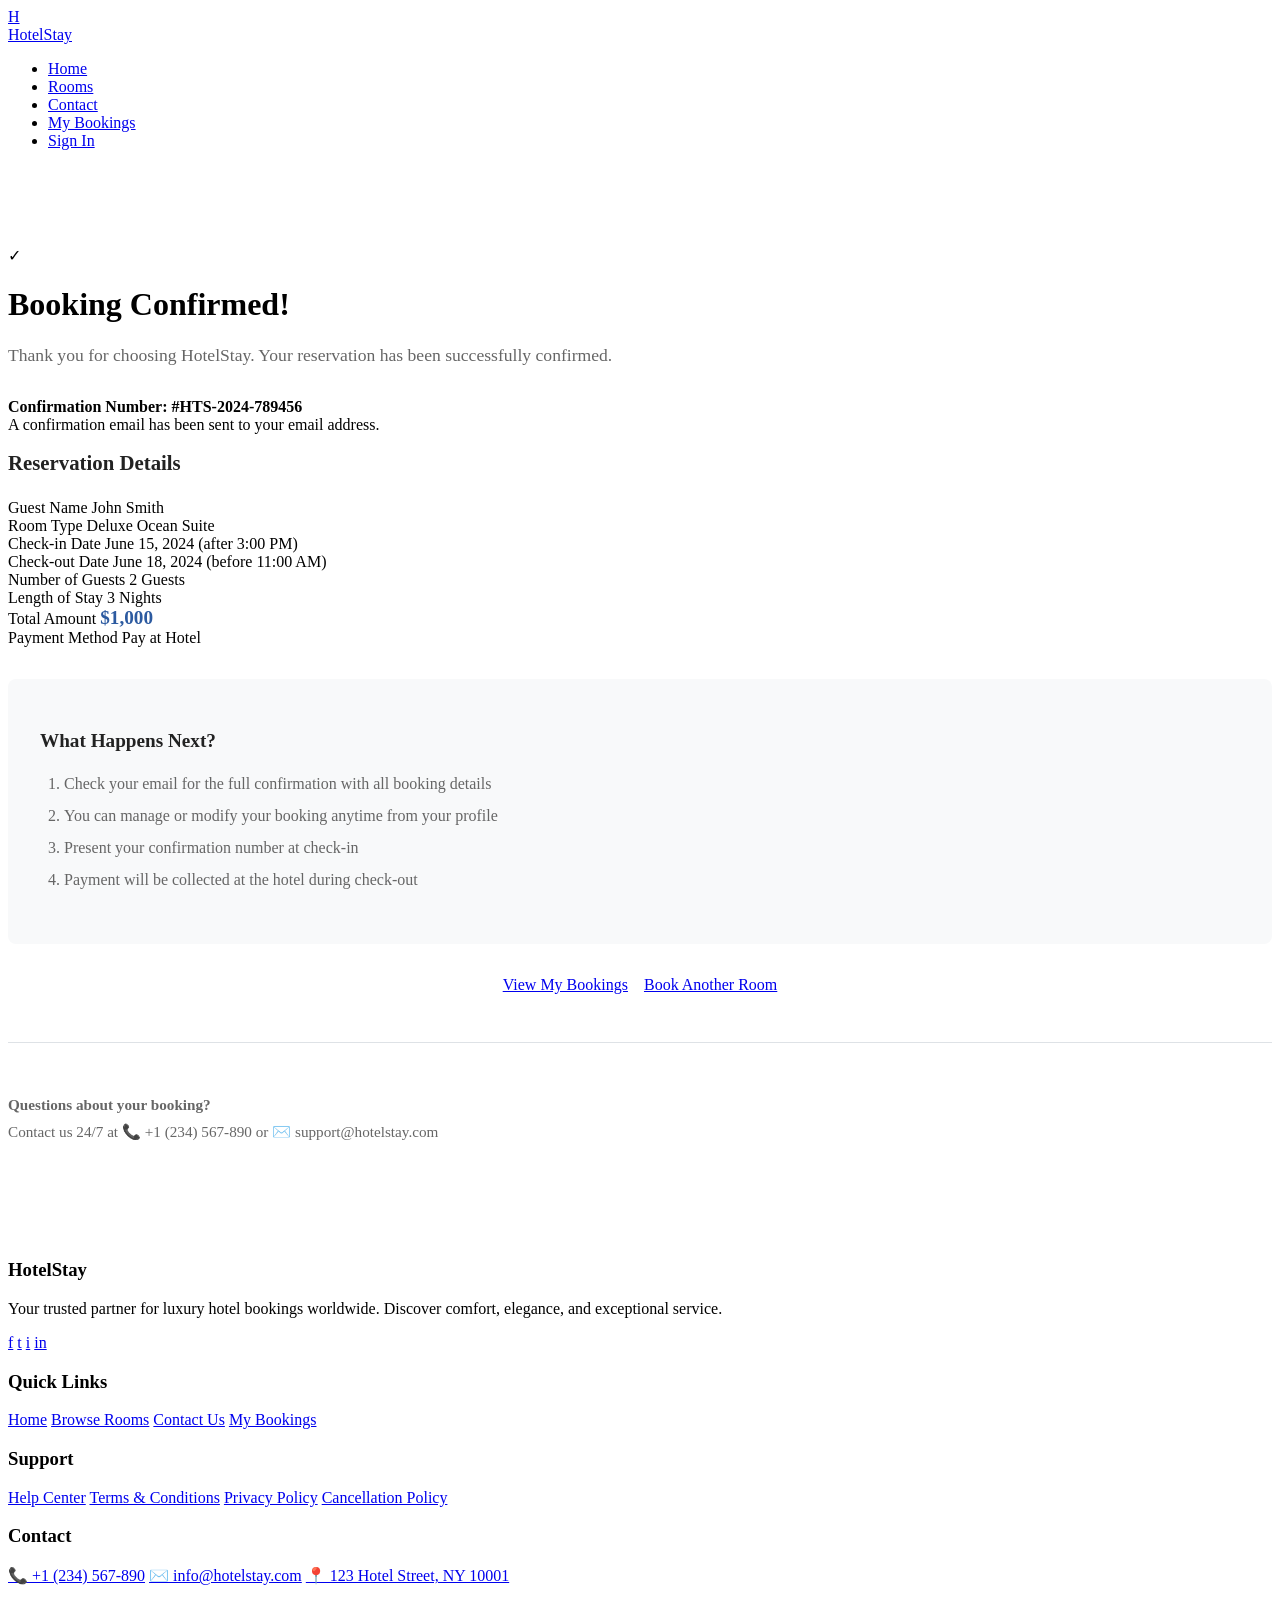
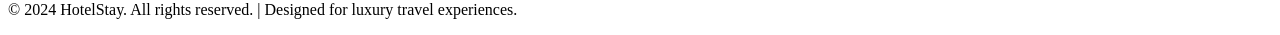
==== UI/booking-confirmation.html @ dd90da90 "nurassyl" ====
<!DOCTYPE html>
<html lang="en">
<head>
  <meta charset="UTF-8">
  <meta name="viewport" content="width=device-width, initial-scale=1.0">
  <meta name="description" content="Booking confirmed successfully">
  <title>Booking Confirmed - HotelStay</title>
  <link rel="stylesheet" href="public/css/style.css">
</head>
<body>
  <!-- Header -->
  <header class="header">
    <div class="header-container">
      <a href="home.html" class="logo">
        <div class="logo-icon">H</div>
        HotelStay
      </a>
      <nav class="main-nav">
        <ul>
          <li><a href="home.html">Home</a></li>
          <li><a href="rooms.html">Rooms</a></li>
          <li><a href="contact.html">Contact</a></li>
          <li><a href="profile.html">My Bookings</a></li>
          <li><a href="login.html" class="nav-cta">Sign In</a></li>
        </ul>
      </nav>
    </div>
  </header>

  <!-- Main Content -->
  <main class="section" style="padding: 5rem 0;">
    <div class="container">
      <div class="confirmation-card">
        <div class="confirmation-icon">
          ✓
        </div>
        
        <h1 class="confirmation-title">Booking Confirmed!</h1>
        
        <p style="color: #666; font-size: 1.1rem; margin-bottom: 2rem;">
          Thank you for choosing HotelStay. Your reservation has been successfully confirmed.
        </p>

        <div class="alert alert-success">
          <strong>Confirmation Number: #HTS-2024-789456</strong><br>
          A confirmation email has been sent to your email address.
        </div>

        <!-- Booking Details -->
        <div class="confirmation-details">
          <h2 style="font-size: 1.3rem; margin-bottom: 1.5rem; color: #222; text-align: left;">Reservation Details</h2>
          
          <div class="detail-row">
            <span class="detail-label">Guest Name</span>
            <span class="detail-value">John Smith</span>
          </div>
          
          <div class="detail-row">
            <span class="detail-label">Room Type</span>
            <span class="detail-value">Deluxe Ocean Suite</span>
          </div>
          
          <div class="detail-row">
            <span class="detail-label">Check-in Date</span>
            <span class="detail-value">June 15, 2024 (after 3:00 PM)</span>
          </div>
          
          <div class="detail-row">
            <span class="detail-label">Check-out Date</span>
            <span class="detail-value">June 18, 2024 (before 11:00 AM)</span>
          </div>
          
          <div class="detail-row">
            <span class="detail-label">Number of Guests</span>
            <span class="detail-value">2 Guests</span>
          </div>
          
          <div class="detail-row">
            <span class="detail-label">Length of Stay</span>
            <span class="detail-value">3 Nights</span>
          </div>
          
          <div class="detail-row">
            <span class="detail-label">Total Amount</span>
            <span class="detail-value" style="color: #2c5aa0; font-weight: 700; font-size: 1.2rem;">$1,000</span>
          </div>
          
          <div class="detail-row">
            <span class="detail-label">Payment Method</span>
            <span class="detail-value">Pay at Hotel</span>
          </div>
        </div>

        <!-- Next Steps -->
        <div style="background: #f8f9fa; padding: 2rem; border-radius: 8px; margin: 2rem 0; text-align: left;">
          <h3 style="font-size: 1.2rem; margin-bottom: 1rem; color: #222;">What Happens Next?</h3>
          <ol style="color: #666; line-height: 2; padding-left: 1.5rem;">
            <li>Check your email for the full confirmation with all booking details</li>
            <li>You can manage or modify your booking anytime from your profile</li>
            <li>Present your confirmation number at check-in</li>
            <li>Payment will be collected at the hotel during check-out</li>
          </ol>
        </div>

        <!-- Action Buttons -->
        <div style="display: flex; gap: 1rem; justify-content: center; flex-wrap: wrap; margin-top: 2rem;">
          <a href="profile.html" class="btn btn-primary btn-large">View My Bookings</a>
          <a href="rooms.html" class="btn btn-secondary btn-large">Book Another Room</a>
        </div>

        <!-- Contact Info -->
        <div style="margin-top: 3rem; padding-top: 2rem; border-top: 1px solid #dee2e6;">
          <p style="color: #666; font-size: 0.95rem; line-height: 1.8;">
            <strong>Questions about your booking?</strong><br>
            Contact us 24/7 at 📞 +1 (234) 567-890 or ✉️ support@hotelstay.com
          </p>
        </div>
      </div>
    </div>
  </main>

  <!-- Footer -->
  <footer class="footer">
    <div class="container">
      <div class="footer-content">
        <div class="footer-section">
          <h3>HotelStay</h3>
          <p>Your trusted partner for luxury hotel bookings worldwide. Discover comfort, elegance, and exceptional service.</p>
          <div class="social-links">
            <a href="#" aria-label="Facebook">f</a>
            <a href="#" aria-label="Twitter">t</a>
            <a href="#" aria-label="Instagram">i</a>
            <a href="#" aria-label="LinkedIn">in</a>
          </div>
        </div>

        <div class="footer-section">
          <h3>Quick Links</h3>
          <nav class="footer-links">
            <a href="home.html">Home</a>
            <a href="rooms.html">Browse Rooms</a>
            <a href="contact.html">Contact Us</a>
            <a href="profile.html">My Bookings</a>
          </nav>
        </div>

        <div class="footer-section">
          <h3>Support</h3>
          <nav class="footer-links">
            <a href="#">Help Center</a>
            <a href="#">Terms & Conditions</a>
            <a href="#">Privacy Policy</a>
            <a href="#">Cancellation Policy</a>
          </nav>
        </div>

        <div class="footer-section">
          <h3>Contact</h3>
          <nav class="footer-links">
            <a href="tel:+1234567890">📞 +1 (234) 567-890</a>
            <a href="mailto:info@hotelstay.com">✉️ info@hotelstay.com</a>
            <a href="#">📍 123 Hotel Street, NY 10001</a>
          </nav>
        </div>
      </div>

      <div class="footer-bottom">
        <p>&copy; 2024 HotelStay. All rights reserved. | Designed for luxury travel experiences.</p>
      </div>
    </div>
  </footer>
</body>
</html>
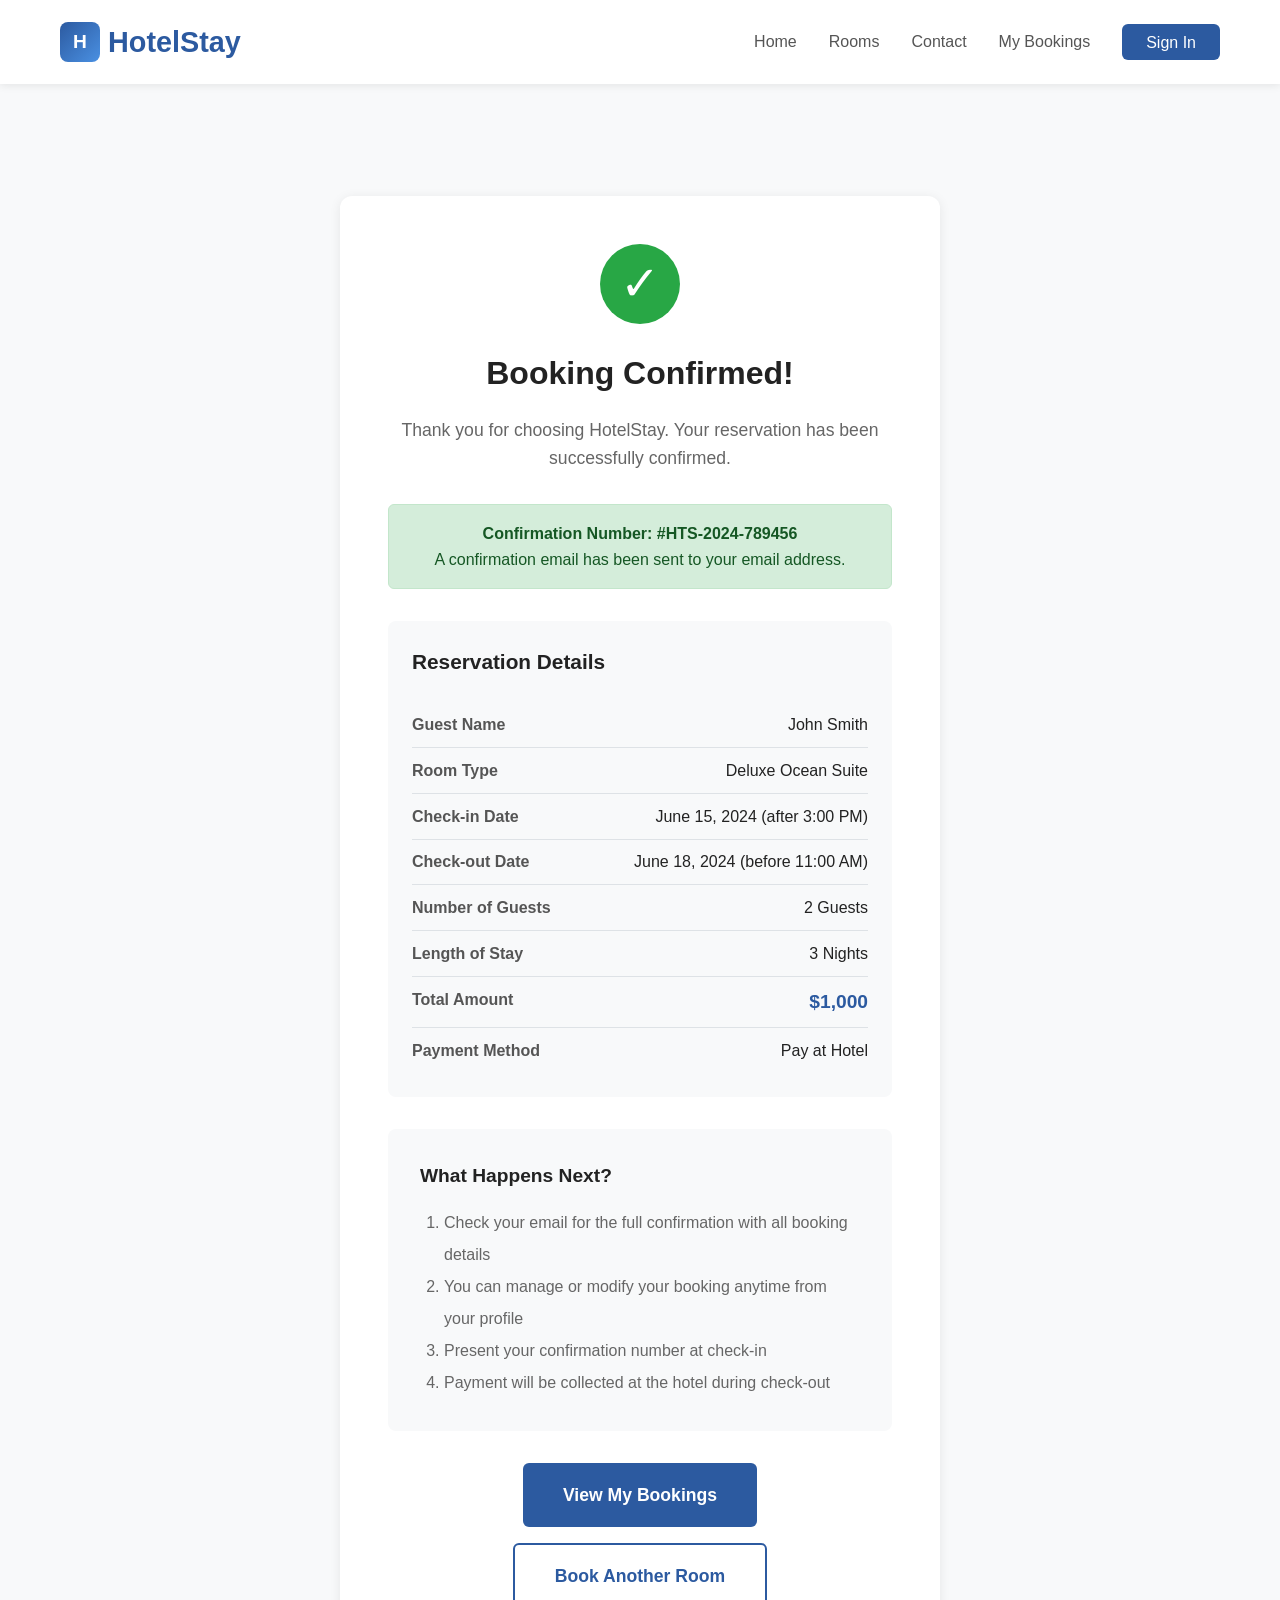
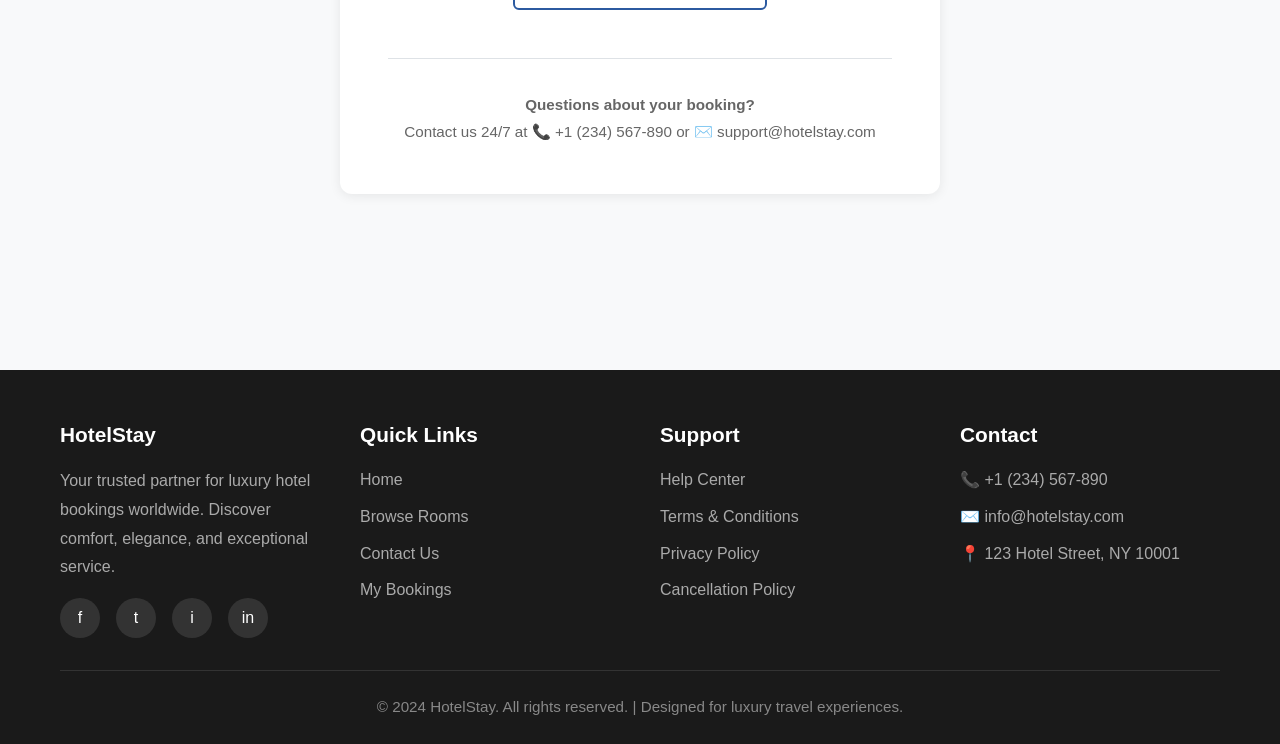
==== commit 0abe9659: "nurassyl" ====
--- a/UI/booking-confirmation.html
+++ b/UI/booking-confirmation.html
@@ -5,7 +5,7 @@
   <meta name="viewport" content="width=device-width, initial-scale=1.0">
   <meta name="description" content="Booking confirmed successfully">
   <title>Booking Confirmed - HotelStay</title>
-  <link rel="stylesheet" href="public/css/style.css">
+  <link rel="stylesheet" href="../public/css/style.css">
 </head>
 <body>
   <!-- Header -->
--- a/public/css/style.css
+++ b/public/css/style.css
@@ -0,0 +1,1219 @@
+
+
+/* ===================================
+   Hotel Booking System - Main Styles
+   =================================== */
+
+/* CSS Reset & Base Styles */
+* {
+  box-sizing: border-box;
+  margin: 0;
+  padding: 0;
+}
+
+html {
+  scroll-behavior: smooth;
+}
+
+body {
+  font-family: 'Segoe UI', Tahoma, Geneva, Verdana, sans-serif;
+  line-height: 1.6;
+  color: #333;
+  background: #f8f9fa;
+}
+
+img {
+  max-width: 100%;
+  height: auto;
+  display: block;
+}
+
+a {
+  text-decoration: none;
+  color: inherit;
+  transition: all 0.3s ease;
+}
+
+ul {
+  list-style: none;
+}
+
+/* Layout Container */
+.container {
+  max-width: 1200px;
+  margin: 0 auto;
+  padding: 0 20px;
+}
+
+.container-fluid {
+  max-width: 100%;
+  padding: 0 20px;
+}
+
+/* Header Styles */
+.header {
+  background: #fff;
+  box-shadow: 0 2px 8px rgba(0, 0, 0, 0.08);
+  position: sticky;
+  top: 0;
+  z-index: 1000;
+}
+
+.header-container {
+  display: flex;
+  justify-content: space-between;
+  align-items: center;
+  padding: 1.2rem 20px;
+  max-width: 1200px;
+  margin: 0 auto;
+}
+
+.logo {
+  font-size: 1.8rem;
+  font-weight: 700;
+  color: #2c5aa0;
+  display: flex;
+  align-items: center;
+  gap: 0.5rem;
+}
+
+.logo-icon {
+  width: 40px;
+  height: 40px;
+  background: linear-gradient(135deg, #2c5aa0 0%, #4a90e2 100%);
+  border-radius: 8px;
+  display: flex;
+  align-items: center;
+  justify-content: center;
+  color: white;
+  font-weight: bold;
+  font-size: 1.2rem;
+}
+
+.main-nav ul {
+  display: flex;
+  gap: 2rem;
+  align-items: center;
+}
+
+.main-nav a {
+  color: #555;
+  font-weight: 500;
+  padding: 0.5rem 0;
+  border-bottom: 2px solid transparent;
+}
+
+.main-nav a:hover,
+.main-nav a.active {
+  color: #2c5aa0;
+  border-bottom-color: #2c5aa0;
+}
+
+.nav-cta {
+  background: #2c5aa0;
+  color: white !important;
+  padding: 0.6rem 1.5rem !important;
+  border-radius: 6px;
+  border-bottom: none !important;
+}
+
+.nav-cta:hover {
+  background: #234a7e;
+  transform: translateY(-2px);
+  box-shadow: 0 4px 12px rgba(44, 90, 160, 0.3);
+}
+
+/* Hero Section */
+.hero {
+  position: relative;
+  height: 600px;
+  background: linear-gradient(135deg, rgba(44, 90, 160, 0.95) 0%, rgba(74, 144, 226, 0.9) 100%),
+              url('https://images.unsplash.com/photo-1566073771259-6a8506099945?w=1920&h=1080&fit=crop') center/cover;
+  display: flex;
+  align-items: center;
+  color: white;
+  margin-bottom: 3rem;
+}
+
+.hero-content {
+  text-align: center;
+  max-width: 800px;
+  margin: 0 auto;
+  padding: 0 20px;
+}
+
+.hero h1 {
+  font-size: 3.5rem;
+  font-weight: 700;
+  margin-bottom: 1rem;
+  line-height: 1.2;
+}
+
+.hero p {
+  font-size: 1.3rem;
+  margin-bottom: 2.5rem;
+  opacity: 0.95;
+}
+
+/* Search Form */
+.search-form {
+  background: white;
+  padding: 2rem;
+  border-radius: 12px;
+  box-shadow: 0 10px 40px rgba(0, 0, 0, 0.15);
+  max-width: 900px;
+  margin: 0 auto;
+}
+
+.form-grid {
+  display: grid;
+  grid-template-columns: repeat(auto-fit, minmax(200px, 1fr));
+  gap: 1rem;
+  margin-bottom: 1.5rem;
+}
+
+.form-group {
+  display: flex;
+  flex-direction: column;
+  gap: 0.5rem;
+}
+
+.form-label {
+  font-weight: 600;
+  color: #333;
+  font-size: 0.95rem;
+}
+
+.form-input,
+.form-select,
+.form-textarea {
+  padding: 0.9rem 1rem;
+  border: 1px solid #ddd;
+  border-radius: 6px;
+  font-size: 1rem;
+  font-family: inherit;
+  transition: border-color 0.3s ease, box-shadow 0.3s ease;
+  background: white;
+}
+
+.form-input:focus,
+.form-select:focus,
+.form-textarea:focus {
+  outline: none;
+  border-color: #2c5aa0;
+  box-shadow: 0 0 0 3px rgba(44, 90, 160, 0.1);
+}
+
+.form-textarea {
+  resize: vertical;
+  min-height: 120px;
+}
+
+/* Buttons */
+.btn {
+  display: inline-block;
+  padding: 0.9rem 2rem;
+  border-radius: 6px;
+  font-weight: 600;
+  text-align: center;
+  cursor: pointer;
+  border: none;
+  font-family: inherit;
+  font-size: 1rem;
+  transition: all 0.3s ease;
+}
+
+.btn-primary {
+  background: #2c5aa0;
+  color: white;
+}
+
+.btn-primary:hover {
+  background: #234a7e;
+  transform: translateY(-2px);
+  box-shadow: 0 6px 20px rgba(44, 90, 160, 0.3);
+}
+
+.btn-secondary {
+  background: white;
+  color: #2c5aa0;
+  border: 2px solid #2c5aa0;
+}
+
+.btn-secondary:hover {
+  background: #2c5aa0;
+  color: white;
+}
+
+.btn-outline {
+  background: transparent;
+  color: white;
+  border: 2px solid white;
+}
+
+.btn-outline:hover {
+  background: white;
+  color: #2c5aa0;
+}
+
+.btn-full {
+  width: 100%;
+}
+
+.btn-large {
+  padding: 1.1rem 2.5rem;
+  font-size: 1.1rem;
+}
+
+.btn-small {
+  padding: 0.6rem 1.2rem;
+  font-size: 0.9rem;
+}
+
+/* Section Styles */
+.section {
+  padding: 4rem 0;
+}
+
+.section-header {
+  text-align: center;
+  margin-bottom: 3rem;
+}
+
+.section-title {
+  font-size: 2.5rem;
+  font-weight: 700;
+  color: #222;
+  margin-bottom: 0.8rem;
+}
+
+.section-subtitle {
+  font-size: 1.15rem;
+  color: #666;
+  max-width: 600px;
+  margin: 0 auto;
+}
+
+/* Room Cards Grid */
+.rooms-grid {
+  display: grid;
+  grid-template-columns: repeat(auto-fill, minmax(320px, 1fr));
+  gap: 2rem;
+  margin-bottom: 3rem;
+}
+
+.room-card {
+  background: white;
+  border-radius: 12px;
+  overflow: hidden;
+  box-shadow: 0 2px 12px rgba(0, 0, 0, 0.08);
+  transition: transform 0.3s ease, box-shadow 0.3s ease;
+  display: flex;
+  flex-direction: column;
+}
+
+.room-card:hover {
+  transform: translateY(-8px);
+  box-shadow: 0 8px 24px rgba(0, 0, 0, 0.15);
+}
+
+.room-card-image {
+  position: relative;
+  height: 220px;
+  overflow: hidden;
+}
+
+.room-card-image img {
+  width: 100%;
+  height: 100%;
+  object-fit: cover;
+  transition: transform 0.3s ease;
+}
+
+.room-card:hover .room-card-image img {
+  transform: scale(1.08);
+}
+
+.room-badge {
+  position: absolute;
+  top: 1rem;
+  right: 1rem;
+  background: #2c5aa0;
+  color: white;
+  padding: 0.4rem 0.9rem;
+  border-radius: 20px;
+  font-size: 0.85rem;
+  font-weight: 600;
+}
+
+.room-card-content {
+  padding: 1.5rem;
+  flex: 1;
+  display: flex;
+  flex-direction: column;
+}
+
+.room-card-header {
+  display: flex;
+  justify-content: space-between;
+  align-items: flex-start;
+  margin-bottom: 0.8rem;
+  gap: 1rem;
+}
+
+.room-title {
+  font-size: 1.35rem;
+  font-weight: 700;
+  color: #222;
+  line-height: 1.3;
+}
+
+.room-price {
+  text-align: right;
+  white-space: nowrap;
+}
+
+.price-amount {
+  font-size: 1.6rem;
+  font-weight: 700;
+  color: #2c5aa0;
+}
+
+.price-period {
+  font-size: 0.9rem;
+  color: #777;
+  display: block;
+}
+
+.room-description {
+  color: #666;
+  margin-bottom: 1rem;
+  line-height: 1.6;
+  flex: 1;
+}
+
+.room-meta {
+  display: flex;
+  gap: 1.5rem;
+  margin-bottom: 1.2rem;
+  padding-top: 1rem;
+  border-top: 1px solid #eee;
+  font-size: 0.95rem;
+  color: #666;
+}
+
+.room-meta-item {
+  display: flex;
+  align-items: center;
+  gap: 0.4rem;
+}
+
+/* Filters Sidebar */
+.rooms-layout {
+  display: grid;
+  grid-template-columns: 280px 1fr;
+  gap: 2.5rem;
+  align-items: start;
+}
+
+.filters-sidebar {
+  background: white;
+  padding: 1.8rem;
+  border-radius: 12px;
+  box-shadow: 0 2px 12px rgba(0, 0, 0, 0.08);
+  position: sticky;
+  top: 100px;
+}
+
+.filter-section {
+  margin-bottom: 2rem;
+  padding-bottom: 1.5rem;
+  border-bottom: 1px solid #eee;
+}
+
+.filter-section:last-child {
+  border-bottom: none;
+  margin-bottom: 0;
+}
+
+.filter-title {
+  font-size: 1.1rem;
+  font-weight: 700;
+  margin-bottom: 1rem;
+  color: #222;
+}
+
+.filter-option {
+  display: flex;
+  align-items: center;
+  gap: 0.7rem;
+  margin-bottom: 0.8rem;
+}
+
+.filter-option input[type="checkbox"],
+.filter-option input[type="radio"] {
+  width: 18px;
+  height: 18px;
+  cursor: pointer;
+  accent-color: #2c5aa0;
+}
+
+.filter-option label {
+  cursor: pointer;
+  color: #555;
+  font-size: 0.95rem;
+}
+
+.price-range {
+  display: flex;
+  gap: 0.8rem;
+  align-items: center;
+}
+
+.price-range input[type="number"] {
+  width: 100%;
+  padding: 0.6rem;
+  border: 1px solid #ddd;
+  border-radius: 6px;
+}
+
+/* Room Details Page */
+.room-details-layout {
+  display: grid;
+  grid-template-columns: 2fr 1fr;
+  gap: 2.5rem;
+  margin-top: 2rem;
+}
+
+.room-gallery {
+  display: grid;
+  grid-template-columns: repeat(2, 1fr);
+  gap: 1rem;
+  margin-bottom: 2rem;
+}
+
+.gallery-main {
+  grid-column: 1 / -1;
+  height: 400px;
+  border-radius: 12px;
+  overflow: hidden;
+}
+
+.gallery-main img {
+  width: 100%;
+  height: 100%;
+  object-fit: cover;
+}
+
+.gallery-thumb {
+  height: 180px;
+  border-radius: 8px;
+  overflow: hidden;
+  cursor: pointer;
+  transition: transform 0.3s ease;
+}
+
+.gallery-thumb:hover {
+  transform: scale(1.05);
+}
+
+.gallery-thumb img {
+  width: 100%;
+  height: 100%;
+  object-fit: cover;
+}
+
+.room-info-card {
+  background: white;
+  padding: 2rem;
+  border-radius: 12px;
+  box-shadow: 0 2px 12px rgba(0, 0, 0, 0.08);
+  margin-bottom: 2rem;
+}
+
+.room-details-title {
+  font-size: 2rem;
+  font-weight: 700;
+  margin-bottom: 1rem;
+  color: #222;
+}
+
+.amenities-list {
+  display: grid;
+  grid-template-columns: repeat(2, 1fr);
+  gap: 0.8rem;
+  margin-top: 1.5rem;
+}
+
+.amenity-item {
+  display: flex;
+  align-items: center;
+  gap: 0.6rem;
+  color: #555;
+}
+
+.amenity-icon {
+  width: 20px;
+  height: 20px;
+  color: #2c5aa0;
+}
+
+/* Booking Sidebar */
+.booking-sidebar {
+  background: white;
+  padding: 2rem;
+  border-radius: 12px;
+  box-shadow: 0 2px 12px rgba(0, 0, 0, 0.08);
+  position: sticky;
+  top: 100px;
+}
+
+.booking-summary {
+  margin-bottom: 1.5rem;
+}
+
+.booking-summary-item {
+  display: flex;
+  justify-content: space-between;
+  padding: 0.8rem 0;
+  border-bottom: 1px solid #eee;
+  color: #555;
+}
+
+.booking-summary-item:last-child {
+  border-bottom: none;
+}
+
+.booking-total {
+  display: flex;
+  justify-content: space-between;
+  font-size: 1.3rem;
+  font-weight: 700;
+  color: #222;
+  padding-top: 1rem;
+  margin-top: 1rem;
+  border-top: 2px solid #eee;
+}
+
+/* Booking Form Layout */
+.booking-layout {
+  display: grid;
+  grid-template-columns: 1.5fr 1fr;
+  gap: 2.5rem;
+  margin-top: 2rem;
+}
+
+.booking-form-card {
+  background: white;
+  padding: 2.5rem;
+  border-radius: 12px;
+  box-shadow: 0 2px 12px rgba(0, 0, 0, 0.08);
+}
+
+.form-section {
+  margin-bottom: 2.5rem;
+}
+
+.form-section-title {
+  font-size: 1.4rem;
+  font-weight: 700;
+  margin-bottom: 1.5rem;
+  color: #222;
+}
+
+.form-row {
+  display: grid;
+  grid-template-columns: repeat(2, 1fr);
+  gap: 1rem;
+}
+
+/* Confirmation Page */
+.confirmation-card {
+  background: white;
+  padding: 3rem;
+  border-radius: 12px;
+  box-shadow: 0 2px 12px rgba(0, 0, 0, 0.08);
+  text-align: center;
+  max-width: 600px;
+  margin: 2rem auto;
+}
+
+.confirmation-icon {
+  width: 80px;
+  height: 80px;
+  background: #28a745;
+  color: white;
+  border-radius: 50%;
+  display: flex;
+  align-items: center;
+  justify-content: center;
+  margin: 0 auto 1.5rem;
+  font-size: 3rem;
+}
+
+.confirmation-title {
+  font-size: 2rem;
+  font-weight: 700;
+  color: #222;
+  margin-bottom: 1rem;
+}
+
+.confirmation-details {
+  background: #f8f9fa;
+  padding: 1.5rem;
+  border-radius: 8px;
+  margin: 2rem 0;
+  text-align: left;
+}
+
+.detail-row {
+  display: flex;
+  justify-content: space-between;
+  padding: 0.6rem 0;
+  border-bottom: 1px solid #dee2e6;
+}
+
+.detail-row:last-child {
+  border-bottom: none;
+}
+
+.detail-label {
+  font-weight: 600;
+  color: #555;
+}
+
+.detail-value {
+  color: #222;
+}
+
+/* Auth Pages (Login/Register) */
+.auth-section {
+  min-height: calc(100vh - 400px);
+  display: flex;
+  align-items: center;
+  padding: 4rem 0;
+}
+
+.auth-card {
+  background: white;
+  padding: 3rem;
+  border-radius: 12px;
+  box-shadow: 0 2px 20px rgba(0, 0, 0, 0.1);
+  max-width: 450px;
+  margin: 0 auto;
+}
+
+.auth-header {
+  text-align: center;
+  margin-bottom: 2rem;
+}
+
+.auth-title {
+  font-size: 2rem;
+  font-weight: 700;
+  color: #222;
+  margin-bottom: 0.5rem;
+}
+
+.auth-subtitle {
+  color: #666;
+}
+
+.auth-form .form-group {
+  margin-bottom: 1.5rem;
+}
+
+.auth-link {
+  text-align: center;
+  margin-top: 1.5rem;
+  color: #666;
+}
+
+.auth-link a {
+  color: #2c5aa0;
+  font-weight: 600;
+}
+
+.auth-link a:hover {
+  text-decoration: underline;
+}
+
+/* Contact Page */
+.contact-layout {
+  display: grid;
+  grid-template-columns: 1fr 1fr;
+  gap: 3rem;
+  margin-top: 2rem;
+}
+
+.contact-info {
+  background: white;
+  padding: 2.5rem;
+  border-radius: 12px;
+  box-shadow: 0 2px 12px rgba(0, 0, 0, 0.08);
+}
+
+.contact-item {
+  display: flex;
+  gap: 1rem;
+  margin-bottom: 1.5rem;
+  align-items: flex-start;
+}
+
+.contact-icon {
+  width: 40px;
+  height: 40px;
+  background: #e8f0fe;
+  color: #2c5aa0;
+  border-radius: 8px;
+  display: flex;
+  align-items: center;
+  justify-content: center;
+  flex-shrink: 0;
+}
+
+.contact-details h3 {
+  font-size: 1.1rem;
+  color: #222;
+  margin-bottom: 0.3rem;
+}
+
+.contact-details p {
+  color: #666;
+}
+
+.contact-form-card {
+  background: white;
+  padding: 2.5rem;
+  border-radius: 12px;
+  box-shadow: 0 2px 12px rgba(0, 0, 0, 0.08);
+}
+
+/* Profile Page */
+.profile-layout {
+  display: grid;
+  grid-template-columns: 320px 1fr;
+  gap: 2.5rem;
+  margin-top: 2rem;
+}
+
+.profile-sidebar {
+  background: white;
+  padding: 2rem;
+  border-radius: 12px;
+  box-shadow: 0 2px 12px rgba(0, 0, 0, 0.08);
+  height: fit-content;
+  position: sticky;
+  top: 100px;
+}
+
+.profile-avatar {
+  width: 120px;
+  height: 120px;
+  border-radius: 50%;
+  overflow: hidden;
+  margin: 0 auto 1.5rem;
+  border: 4px solid #e8f0fe;
+}
+
+.profile-avatar img {
+  width: 100%;
+  height: 100%;
+  object-fit: cover;
+}
+
+.profile-name {
+  text-align: center;
+  font-size: 1.5rem;
+  font-weight: 700;
+  color: #222;
+  margin-bottom: 0.5rem;
+}
+
+.profile-email {
+  text-align: center;
+  color: #666;
+  margin-bottom: 2rem;
+}
+
+.profile-nav {
+  display: flex;
+  flex-direction: column;
+  gap: 0.5rem;
+}
+
+.profile-nav a {
+  padding: 0.9rem 1rem;
+  border-radius: 6px;
+  color: #555;
+  font-weight: 500;
+  transition: all 0.3s ease;
+}
+
+.profile-nav a:hover,
+.profile-nav a.active {
+  background: #e8f0fe;
+  color: #2c5aa0;
+}
+
+.profile-content {
+  background: white;
+  padding: 2.5rem;
+  border-radius: 12px;
+  box-shadow: 0 2px 12px rgba(0, 0, 0, 0.08);
+}
+
+.profile-section {
+  margin-bottom: 2.5rem;
+}
+
+.profile-section:last-child {
+  margin-bottom: 0;
+}
+
+.profile-section-title {
+  font-size: 1.5rem;
+  font-weight: 700;
+  color: #222;
+  margin-bottom: 1.5rem;
+  padding-bottom: 0.8rem;
+  border-bottom: 2px solid #eee;
+}
+
+.info-grid {
+  display: grid;
+  grid-template-columns: repeat(2, 1fr);
+  gap: 1.5rem;
+}
+
+.info-item {
+  display: flex;
+  flex-direction: column;
+  gap: 0.3rem;
+}
+
+.info-label {
+  font-weight: 600;
+  color: #555;
+  font-size: 0.9rem;
+  text-transform: uppercase;
+  letter-spacing: 0.5px;
+}
+
+.info-value {
+  color: #222;
+  font-size: 1.05rem;
+}
+
+/* Booking History */
+.booking-history-item {
+  background: #f8f9fa;
+  padding: 1.5rem;
+  border-radius: 8px;
+  margin-bottom: 1.5rem;
+  border-left: 4px solid #2c5aa0;
+}
+
+.booking-history-item:last-child {
+  margin-bottom: 0;
+}
+
+.booking-header {
+  display: flex;
+  justify-content: space-between;
+  align-items: center;
+  margin-bottom: 1rem;
+}
+
+.booking-room-name {
+  font-size: 1.2rem;
+  font-weight: 700;
+  color: #222;
+}
+
+.booking-status {
+  padding: 0.4rem 1rem;
+  border-radius: 20px;
+  font-size: 0.85rem;
+  font-weight: 600;
+}
+
+.status-confirmed {
+  background: #d4edda;
+  color: #155724;
+}
+
+.status-completed {
+  background: #cce5ff;
+  color: #004085;
+}
+
+.status-cancelled {
+  background: #f8d7da;
+  color: #721c24;
+}
+
+.booking-details-grid {
+  display: grid;
+  grid-template-columns: repeat(3, 1fr);
+  gap: 1rem;
+  color: #555;
+  font-size: 0.95rem;
+}
+
+/* Page Header */
+.page-header {
+  background: linear-gradient(135deg, #2c5aa0 0%, #4a90e2 100%);
+  color: white;
+  padding: 3rem 0;
+  text-align: center;
+  margin-bottom: 3rem;
+}
+
+.page-header h1 {
+  font-size: 2.5rem;
+  font-weight: 700;
+  margin-bottom: 0.8rem;
+}
+
+.page-header p {
+  font-size: 1.15rem;
+  opacity: 0.95;
+}
+
+/* Breadcrumbs */
+.breadcrumbs {
+  padding: 1rem 0;
+  margin-bottom: 1.5rem;
+}
+
+.breadcrumbs ul {
+  display: flex;
+  gap: 0.5rem;
+  color: #666;
+  font-size: 0.95rem;
+}
+
+.breadcrumbs a {
+  color: #2c5aa0;
+}
+
+.breadcrumbs a:hover {
+  text-decoration: underline;
+}
+
+/* Alert Messages */
+.alert {
+  padding: 1rem 1.5rem;
+  border-radius: 6px;
+  margin-bottom: 1.5rem;
+}
+
+.alert-success {
+  background: #d4edda;
+  color: #155724;
+  border: 1px solid #c3e6cb;
+}
+
+.alert-info {
+  background: #d1ecf1;
+  color: #0c5460;
+  border: 1px solid #bee5eb;
+}
+
+.alert-warning {
+  background: #fff3cd;
+  color: #856404;
+  border: 1px solid #ffeaa7;
+}
+
+.alert-error {
+  background: #f8d7da;
+  color: #721c24;
+  border: 1px solid #f5c6cb;
+}
+
+/* Footer */
+.footer {
+  background: #1a1a1a;
+  color: #ccc;
+  padding: 3rem 0 1.5rem;
+  margin-top: 4rem;
+}
+
+.footer-content {
+  display: grid;
+  grid-template-columns: repeat(auto-fit, minmax(250px, 1fr));
+  gap: 2.5rem;
+  margin-bottom: 2rem;
+}
+
+.footer-section h3 {
+  color: white;
+  font-size: 1.3rem;
+  margin-bottom: 1rem;
+}
+
+.footer-section p {
+  line-height: 1.8;
+  color: #aaa;
+}
+
+.footer-links {
+  display: flex;
+  flex-direction: column;
+  gap: 0.7rem;
+}
+
+.footer-links a {
+  color: #aaa;
+  transition: color 0.3s ease;
+}
+
+.footer-links a:hover {
+  color: #2c5aa0;
+}
+
+.social-links {
+  display: flex;
+  gap: 1rem;
+  margin-top: 1rem;
+}
+
+.social-links a {
+  width: 40px;
+  height: 40px;
+  background: #333;
+  color: white;
+  display: flex;
+  align-items: center;
+  justify-content: center;
+  border-radius: 50%;
+  transition: all 0.3s ease;
+}
+
+.social-links a:hover {
+  background: #2c5aa0;
+  transform: translateY(-3px);
+}
+
+.footer-bottom {
+  text-align: center;
+  padding-top: 1.5rem;
+  margin-top: 2rem;
+  border-top: 1px solid #333;
+  color: #888;
+  font-size: 0.95rem;
+}
+
+/* Utility Classes */
+.text-center {
+  text-align: center;
+}
+
+.text-muted {
+  color: #666;
+}
+
+.mt-1 { margin-top: 0.5rem; }
+.mt-2 { margin-top: 1rem; }
+.mt-3 { margin-top: 1.5rem; }
+.mt-4 { margin-top: 2rem; }
+
+.mb-1 { margin-bottom: 0.5rem; }
+.mb-2 { margin-bottom: 1rem; }
+.mb-3 { margin-bottom: 1.5rem; }
+.mb-4 { margin-bottom: 2rem; }
+
+/* Responsive Design */
+@media (max-width: 1024px) {
+  .rooms-layout,
+  .room-details-layout,
+  .booking-layout,
+  .contact-layout,
+  .profile-layout {
+    grid-template-columns: 1fr;
+  }
+
+  .filters-sidebar,
+  .booking-sidebar,
+  .profile-sidebar {
+    position: static;
+  }
+
+  .info-grid,
+  .booking-details-grid {
+    grid-template-columns: 1fr;
+  }
+}
+
+@media (max-width: 768px) {
+  .header-container {
+    flex-direction: column;
+    gap: 1rem;
+  }
+
+  .main-nav ul {
+    flex-wrap: wrap;
+    justify-content: center;
+    gap: 1rem;
+  }
+
+  .hero h1 {
+    font-size: 2.5rem;
+  }
+
+  .hero p {
+    font-size: 1.1rem;
+  }
+
+  .form-grid,
+  .form-row {
+    grid-template-columns: 1fr;
+  }
+
+  .section-title {
+    font-size: 2rem;
+  }
+
+  .rooms-grid {
+    grid-template-columns: 1fr;
+  }
+
+  .amenities-list {
+    grid-template-columns: 1fr;
+  }
+
+  .room-gallery {
+    grid-template-columns: 1fr;
+  }
+
+  .footer-content {
+    grid-template-columns: 1fr;
+  }
+}
+
+@media (max-width: 480px) {
+  .hero h1 {
+    font-size: 2rem;
+  }
+
+  .search-form,
+  .auth-card,
+  .booking-form-card {
+    padding: 1.5rem;
+  }
+
+  .page-header h1 {
+    font-size: 2rem;
+  }
+}
+
+/* Icons (Simple SVG alternatives using Unicode) */
+.icon-check::before { content: "✓"; }
+.icon-star::before { content: "★"; }
+.icon-user::before { content: "👤"; }
+.icon-calendar::before { content: "📅"; }
+.icon-location::before { content: "📍"; }
+.icon-phone::before { content: "📞"; }
+.icon-email::before { content: "✉"; }
